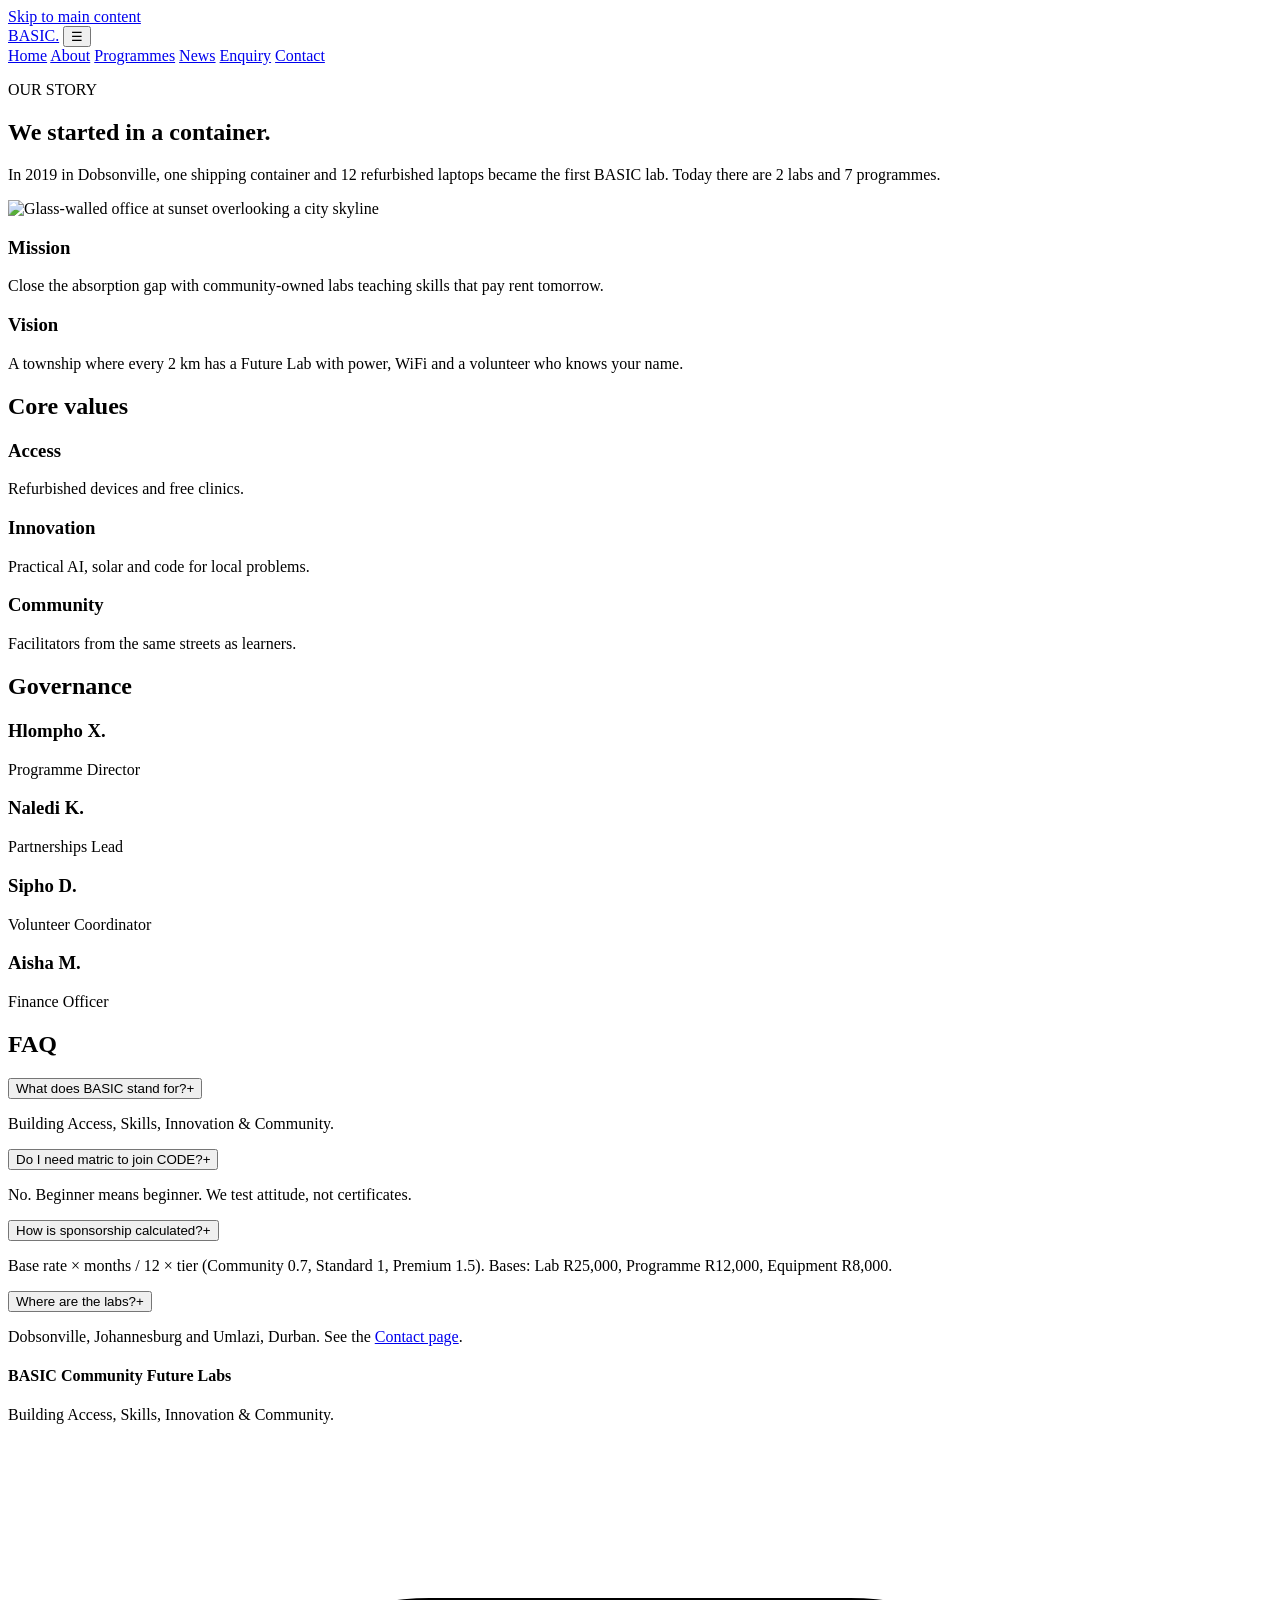
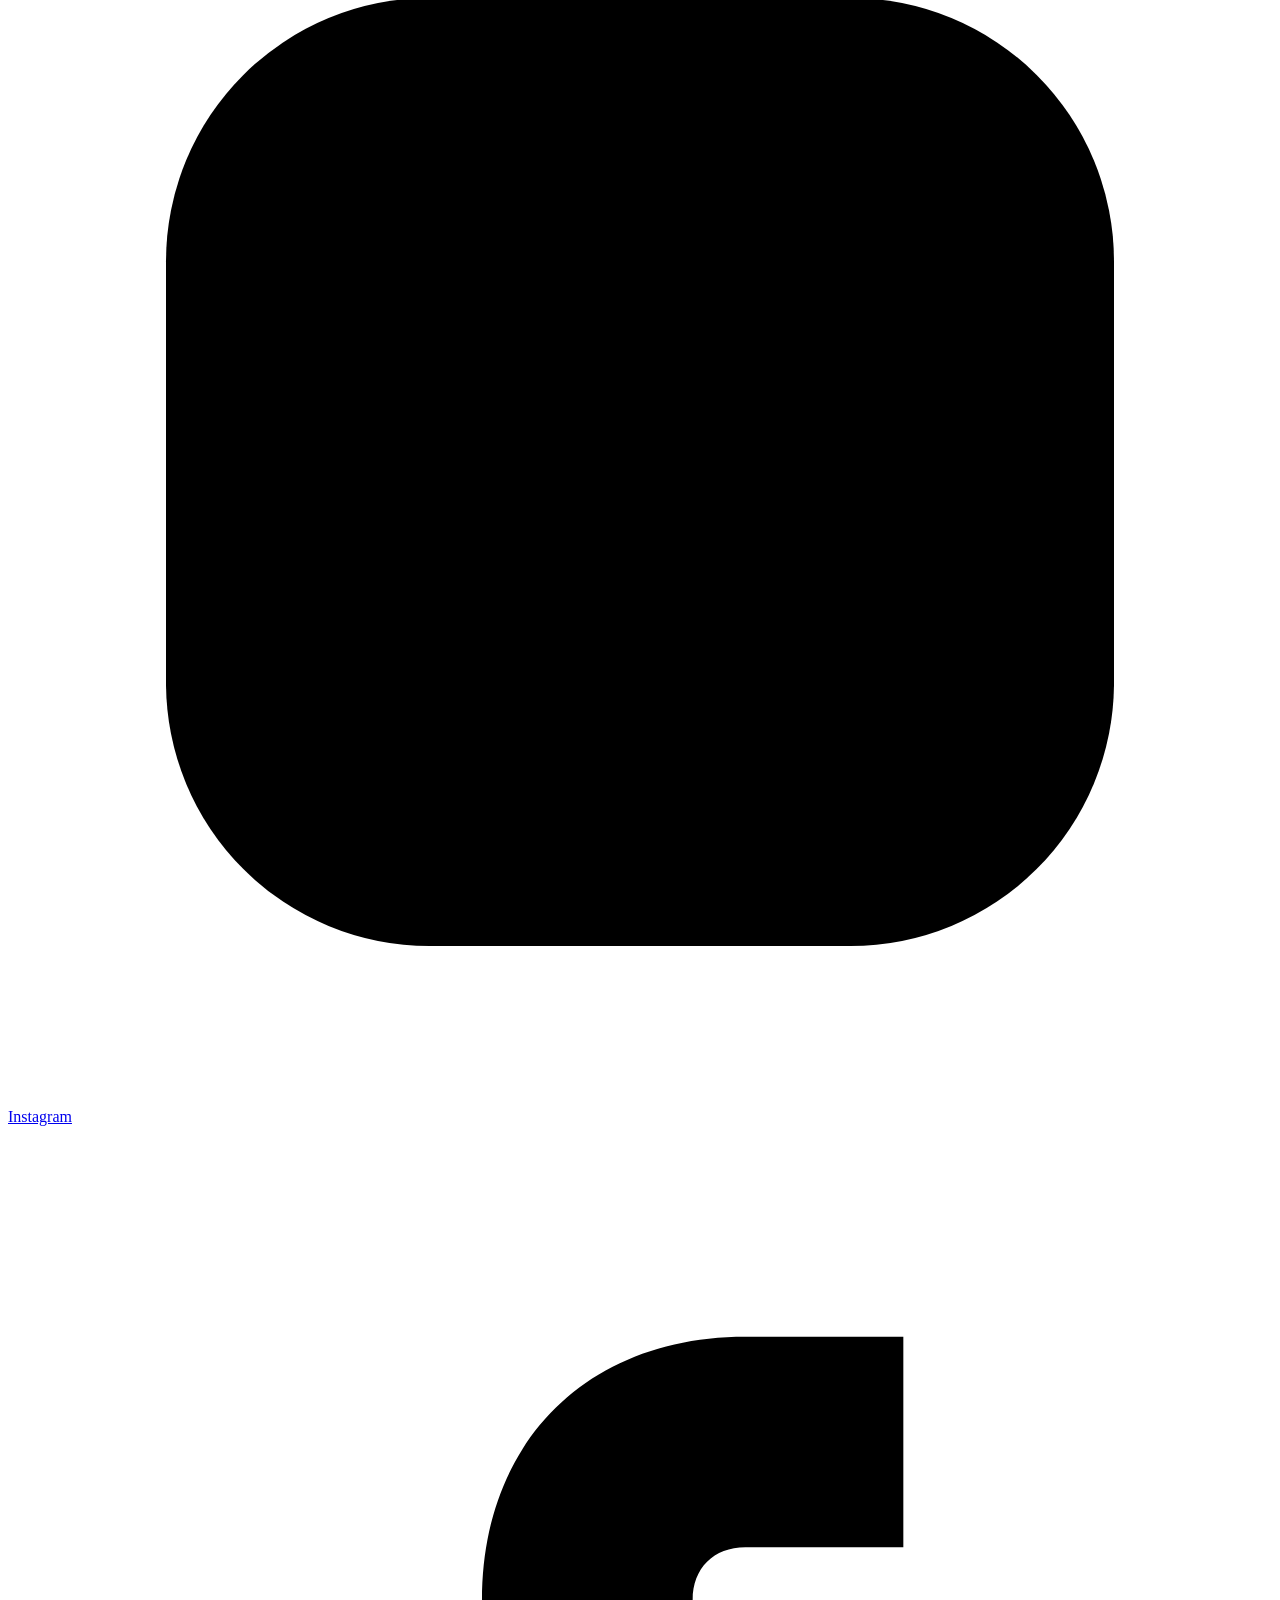
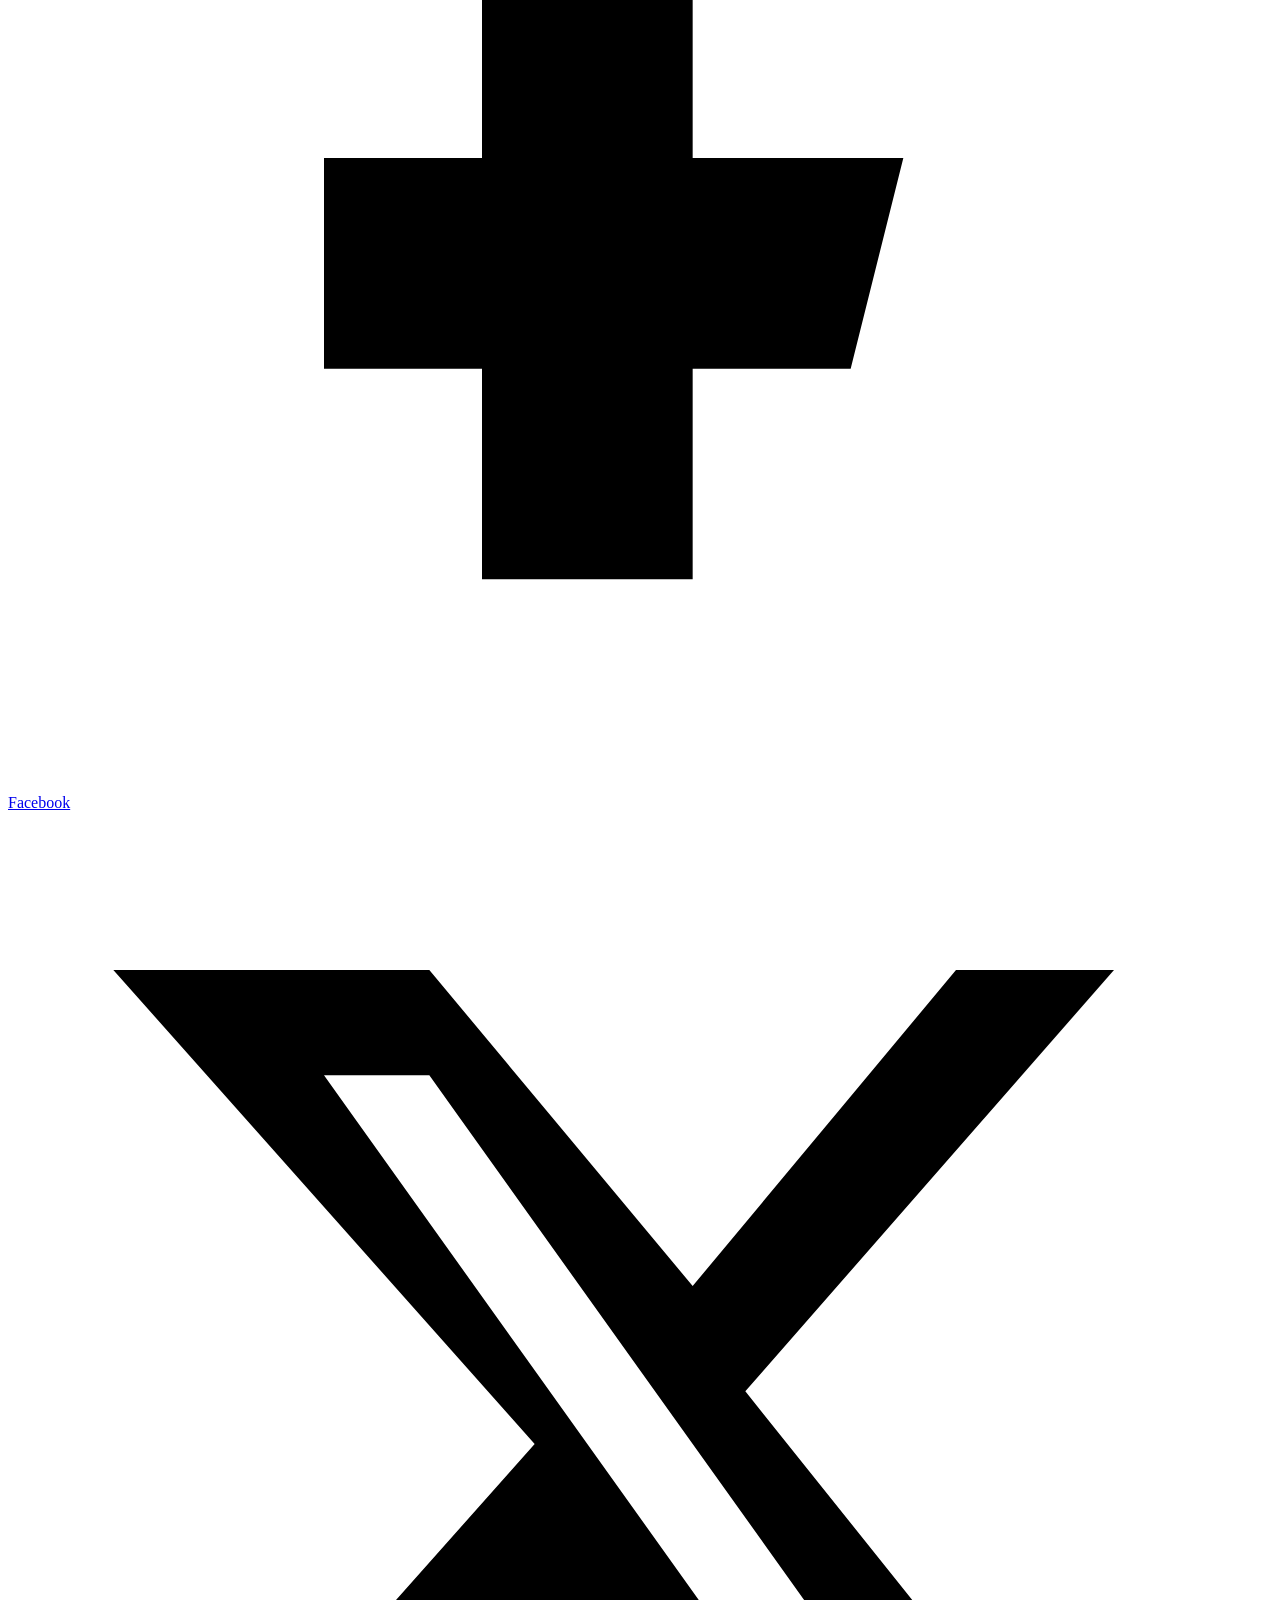
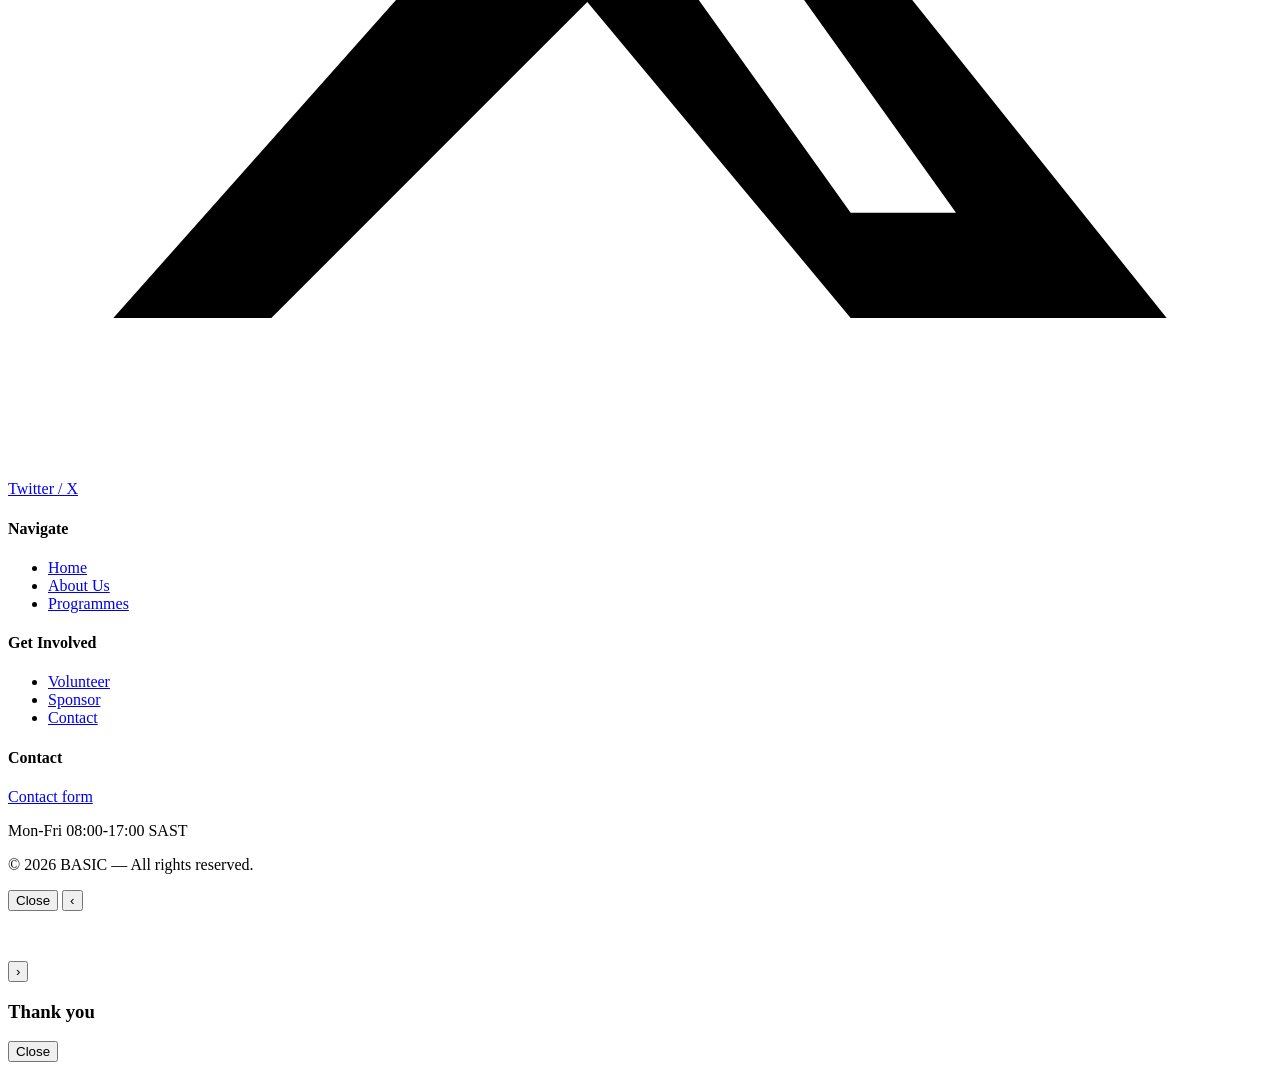
==== about.html @ cf9735e9 "init" ====
<!DOCTYPE html>
<html lang="en">
<head>
<meta charset="UTF-8">
<meta name="viewport" content="width=device-width,initial-scale=1">
<title>About BASIC | Mission, Vision &amp; Team</title>
<meta name="description" content="Discover BASIC Community Future Labs, our South African community story, mission, vision, values, governance, team and answers to frequently asked questions.">
<meta name="keywords" content="BASIC, about BASIC, mission, vision, core values, governance, FAQ, community labs, youth, Dobsonville, Umlazi, South Africa, Johannesburg, Durban">
<meta name="author" content="Hlompho Muzi Xolo">
<meta name="robots" content="index,follow">
<meta name="theme-color" content="#000000"><link rel="canonical" href="https://44xolo.github.io/BASIC/about.html">

<!-- Social media preview information helps platforms display a useful title, description and image when this page is shared. -->
<meta property="og:title" content="About BASIC | Mission, Vision &amp; Team">
<meta property="og:description" content="Discover BASIC Community Future Labs, our South African community story, mission, vision, values, governance, team and answers to frequently asked questions.">
<meta property="og:type" content="website">
<meta property="og:site_name" content="BASIC">
<meta property="og:locale" content="en_ZA">
<meta property="og:image" content="https://44xolo.github.io/BASIC/images/community-members-together.jpg">
<meta property="og:image:alt" content="BASIC makers working together in an urban workshop">
<meta name="twitter:card" content="summary_large_image">
<meta name="twitter:title" content="About BASIC | Mission, Vision &amp; Team">
<meta name="twitter:description" content="From one shipping container in Dobsonville to 2 labs and 7 programmes.">

<link rel="icon" href="images/favicon.svg" type="image/svg+xml">

<link rel="preconnect" href="https://fonts.googleapis.com">
<link rel="preconnect" href="https://fonts.gstatic.com" crossorigin>
<link href="https://fonts.googleapis.com/css2?family=Inter:wght@400;600;800&family=Montserrat:wght@700;900&display=swap" rel="stylesheet">
<link rel="stylesheet" href="css/style.css">
<link rel="stylesheet" href="css/part3.css">
<link rel="preload" as="image" href="images/glass-office-city-view.jpg">

<!-- Search-engine structured data describes this About page, the organisation and its FAQ questions in a format search engines can understand. -->
<script type="application/ld+json">
{
  "@context": "https://schema.org",
  "@graph": [
    {
      "@type": "AboutPage",
      "name": "About BASIC | Mission, Vision & Team",
      "description": "Our story, mission, vision, values, governance and FAQ for BASIC Community Future Labs.",
      "mainEntity": { "@id": "#basic" }
    },
    {
      "@type": "NGO",
      "@id": "#basic",
      "name": "BASIC",
      "alternateName": "Building Access, Skills, Innovation & Community",
      "foundingDate": "2019",
      "foundingLocation": "Dobsonville, Johannesburg",
      "email": "Use the contact form",
      "areaServed": ["Johannesburg", "Durban"],
      "founder": { "@type": "Person", "name": "Hlompho Muzi Xolo", "jobTitle": "Programme Director" }
    },
    {
      "@type": "FAQPage",
      "mainEntity": [
        {
          "@type": "Question",
          "name": "What does BASIC stand for?",
          "acceptedAnswer": { "@type": "Answer", "text": "Building Access, Skills, Innovation & Community." }
        },
        {
          "@type": "Question",
          "name": "Do I need matric to join CODE?",
          "acceptedAnswer": { "@type": "Answer", "text": "No. Beginner means beginner. We test attitude, not certificates." }
        },
        {
          "@type": "Question",
          "name": "How is sponsorship calculated?",
          "acceptedAnswer": { "@type": "Answer", "text": "Base rate x months / 12 x tier (Community 0.7, Standard 1, Premium 1.5). Bases: Lab R25,000, Programme R12,000, Equipment R8,000." }
        },
        {
          "@type": "Question",
          "name": "Where are the labs?",
          "acceptedAnswer": { "@type": "Answer", "text": "Dobsonville, Johannesburg and Umlazi, Durban. See the Contact page." }
        }
      ]
    }
  ]
}
</script>
</head>

<body>
<!-- Keyboard and screen-reader users can select this link to bypass the navigation and move directly to the main page content. -->
<a class="skip" href="#main">Skip to main content</a>

<!-- The header contains the site identity and the main navigation links. -->
<header>
  <div class="wrap bar">
    <a class="logo" href="index.html" aria-label="BASIC home">BASIC.</a>
    <button type="button" class="nav-toggle" aria-label="Toggle menu" aria-expanded="false" aria-controls="nav">&#9776;</button>
    <nav id="nav" aria-label="Main">
      <a href="index.html">Home</a>
      <a href="about.html" class="active" aria-current="page">About</a>
      <a href="programmes.html">Programmes</a>
      <a href="news.html">News</a>
      <a href="enquiry.html">Enquiry</a>
      <a href="contact.html">Contact</a>
    </nav>
  </div>
</header>

<!-- The main element contains the unique About page content. Each labelled section supports clear reading order and navigation. -->
<main id="main" class="wrap" tabindex="-1">

  <!-- Opening story: introduces how BASIC began and why the organisation exists. -->
  <section class="about-hero reveal" aria-labelledby="about-title">
    <div>
      <p class="kicker">OUR STORY</p>
      <h1 id="about-title">We started in a container.</h1>
      <p>In 2019 in Dobsonville, one shipping container and 12 refurbished laptops became the first BASIC lab. Today there are 2 labs and 7 programmes.</p>
    </div>
    <img src="images/glass-office-city-view.jpg" alt="Glass-walled office at sunset overlooking a city skyline" fetchpriority="high" decoding="async">
  </section>

  <!-- Mission and vision cards explain the organisation's purpose and long-term goal. -->
  <section class="reveal two" aria-label="Mission and vision">
    <div class="card">
      <h3>Mission</h3>
      <p>Close the absorption gap with community-owned labs teaching skills that pay rent tomorrow.</p>
    </div>
    <div class="card dark">
      <h3>Vision</h3>
      <p>A township where every 2&nbsp;km has a Future Lab with power, WiFi and a volunteer who knows your name.</p>
    </div>
  </section>

  <!-- The three values describe the principles that guide BASIC programmes. -->
  <section class="reveal" aria-labelledby="values-title">
    <h2 id="values-title">Core values</h2>
    <div class="three">
      <div class="card"><h3>Access</h3><p>Refurbished devices and free clinics.</p></div>
      <div class="card"><h3>Innovation</h3><p>Practical AI, solar and code for local problems.</p></div>
      <div class="card"><h3>Community</h3><p>Facilitators from the same streets as learners.</p></div>
    </div>
  </section>

  <!-- Governance cards provide the names and responsibilities of key team roles. -->
  <section class="reveal" aria-labelledby="gov-title">
    <h2 id="gov-title">Governance</h2>
    <div class="four">
      <div class="card"><h3>Hlompho X.</h3><p>Programme Director</p></div>
      <div class="card"><h3>Naledi K.</h3><p>Partnerships Lead</p></div>
      <div class="card"><h3>Sipho D.</h3><p>Volunteer Coordinator</p></div>
      <div class="card"><h3>Aisha M.</h3><p>Finance Officer</p></div>
    </div>
  </section>

  <!-- The FAQ uses buttons and expandable panels. JavaScript updates these panels when a visitor selects a question. -->
  <section class="reveal" aria-labelledby="faq-title">
    <h2 id="faq-title">FAQ</h2>
    <div class="accordion">
      <div class="acc-item">
        <button type="button" class="acc-btn" id="faq-q1" aria-expanded="false" aria-controls="faq-a1">What does BASIC stand for?<span aria-hidden="true">+</span></button>
        <div class="acc-panel" id="faq-a1" role="region" aria-labelledby="faq-q1"><p>Building Access, Skills, Innovation &amp; Community.</p></div>
      </div>
      <div class="acc-item">
        <button type="button" class="acc-btn" id="faq-q2" aria-expanded="false" aria-controls="faq-a2">Do I need matric to join CODE?<span aria-hidden="true">+</span></button>
        <div class="acc-panel" id="faq-a2" role="region" aria-labelledby="faq-q2"><p>No. Beginner means beginner. We test attitude, not certificates.</p></div>
      </div>
      <div class="acc-item">
        <button type="button" class="acc-btn" id="faq-q3" aria-expanded="false" aria-controls="faq-a3">How is sponsorship calculated?<span aria-hidden="true">+</span></button>
        <div class="acc-panel" id="faq-a3" role="region" aria-labelledby="faq-q3"><p>Base rate &times; months / 12 &times; tier (Community 0.7, Standard 1, Premium 1.5). Bases: Lab R25,000, Programme R12,000, Equipment R8,000.</p></div>
      </div>
      <div class="acc-item">
        <button type="button" class="acc-btn" id="faq-q4" aria-expanded="false" aria-controls="faq-a4">Where are the labs?<span aria-hidden="true">+</span></button>
        <div class="acc-panel" id="faq-a4" role="region" aria-labelledby="faq-q4"><p>Dobsonville, Johannesburg and Umlazi, Durban. See the <a href="contact.html">Contact page</a>.</p></div>
      </div>
    </div>
  </section>

</main>

<!-- The footer repeats useful navigation and social links and identifies the organisation and student. -->
<footer class="site-footer">
  <div class="container footer-grid">
    <div><h4>BASIC Community Future Labs</h4><p>Building Access, Skills, Innovation &amp; Community.</p><div class="footer-social" aria-label="Social media"><a href="https://www.instagram.com/basic_za1/" target="_blank" rel="noopener noreferrer" aria-label="Instagram"><svg viewBox="0 0 24 24" aria-hidden="true"><rect x="3" y="3" width="18" height="18" rx="5"></rect><circle cx="12" cy="12" r="4"></circle><circle cx="17.5" cy="6.5" r="1"></circle></svg><span>Instagram</span></a><a href="https://www.facebook.com/profile.php?id=61596068743057/" target="_blank" rel="noopener noreferrer" aria-label="Facebook"><svg viewBox="0 0 24 24" aria-hidden="true"><path d="M14 8h3V4h-3c-3 0-5 2-5 5v3H6v4h3v4h4v-4h3l1-4h-4V9c0-.6.4-1 1-1z"></path></svg><span>Facebook</span></a><a href="https://x.com/Basic_za1/" target="_blank" rel="noopener noreferrer" aria-label="Twitter"><svg viewBox="0 0 24 24" aria-hidden="true"><path d="M18 3h3l-7 8 8 10h-6l-5-6-6 6H2l8-9-8-9h6l5 6 5-6zm-2 16h2L8 5H6l10 14z"></path></svg><span>Twitter / X</span></a></div></div>
    <div><h4>Navigate</h4><ul><li><a href="index.html">Home</a></li><li><a href="about.html">About Us</a></li><li><a href="programmes.html">Programmes</a></li></ul></div>
    <div><h4>Get Involved</h4><ul><li><a href="enquiry.html">Volunteer</a></li><li><a href="enquiry.html">Sponsor</a></li><li><a href="contact.html">Contact</a></li></ul></div>
    <div><h4>Contact</h4><p><a href="contact.html">Contact form</a></p><p>Mon-Fri 08:00-17:00 SAST</p></div>
  </div>
  <div class="container footer-bottom"><p>&copy; 2026 BASIC — All rights reserved.</p></div>
</footer>

<!-- The lightbox is hidden until JavaScript selects an image. Its controls allow visitors to close it or move to another image. -->
<div class="lb" id="lb" role="dialog" aria-modal="true" aria-label="Image viewer">
  <button type="button" id="lb-x" aria-label="Close image viewer">Close</button>
  <button type="button" id="lb-p" aria-label="Previous image">&lsaquo;</button>
  <figure><img id="lb-img" alt=""><figcaption id="lb-cap"></figcaption></figure>
  <button type="button" id="lb-n" aria-label="Next image">&rsaquo;</button>
</div>

<!-- The modal is hidden until JavaScript displays a short status message. Pressing its Close button removes the message. -->
<div class="modal" id="modal" role="dialog" aria-modal="true" aria-labelledby="modal-title">
  <div class="box">
    <h3 id="modal-title">Thank you</h3>
    <p id="modal-text"></p>
    <button type="button" class="btn" id="modal-x">Close</button>
  </div>
</div>

<!-- This fallback remains visible when JavaScript is unavailable, explaining which enhanced interactions will not work. -->
<noscript><p style="text-align:center;padding:1rem">The FAQ answers and image viewer need JavaScript to open and close. Use the <a href="contact.html">contact form</a> if you need assistance.</p></noscript>

<!-- The shared script controls the navigation, accordion, lightbox and modal behaviour. -->
<script src="js/part3.js"></script>
</body>
</html>
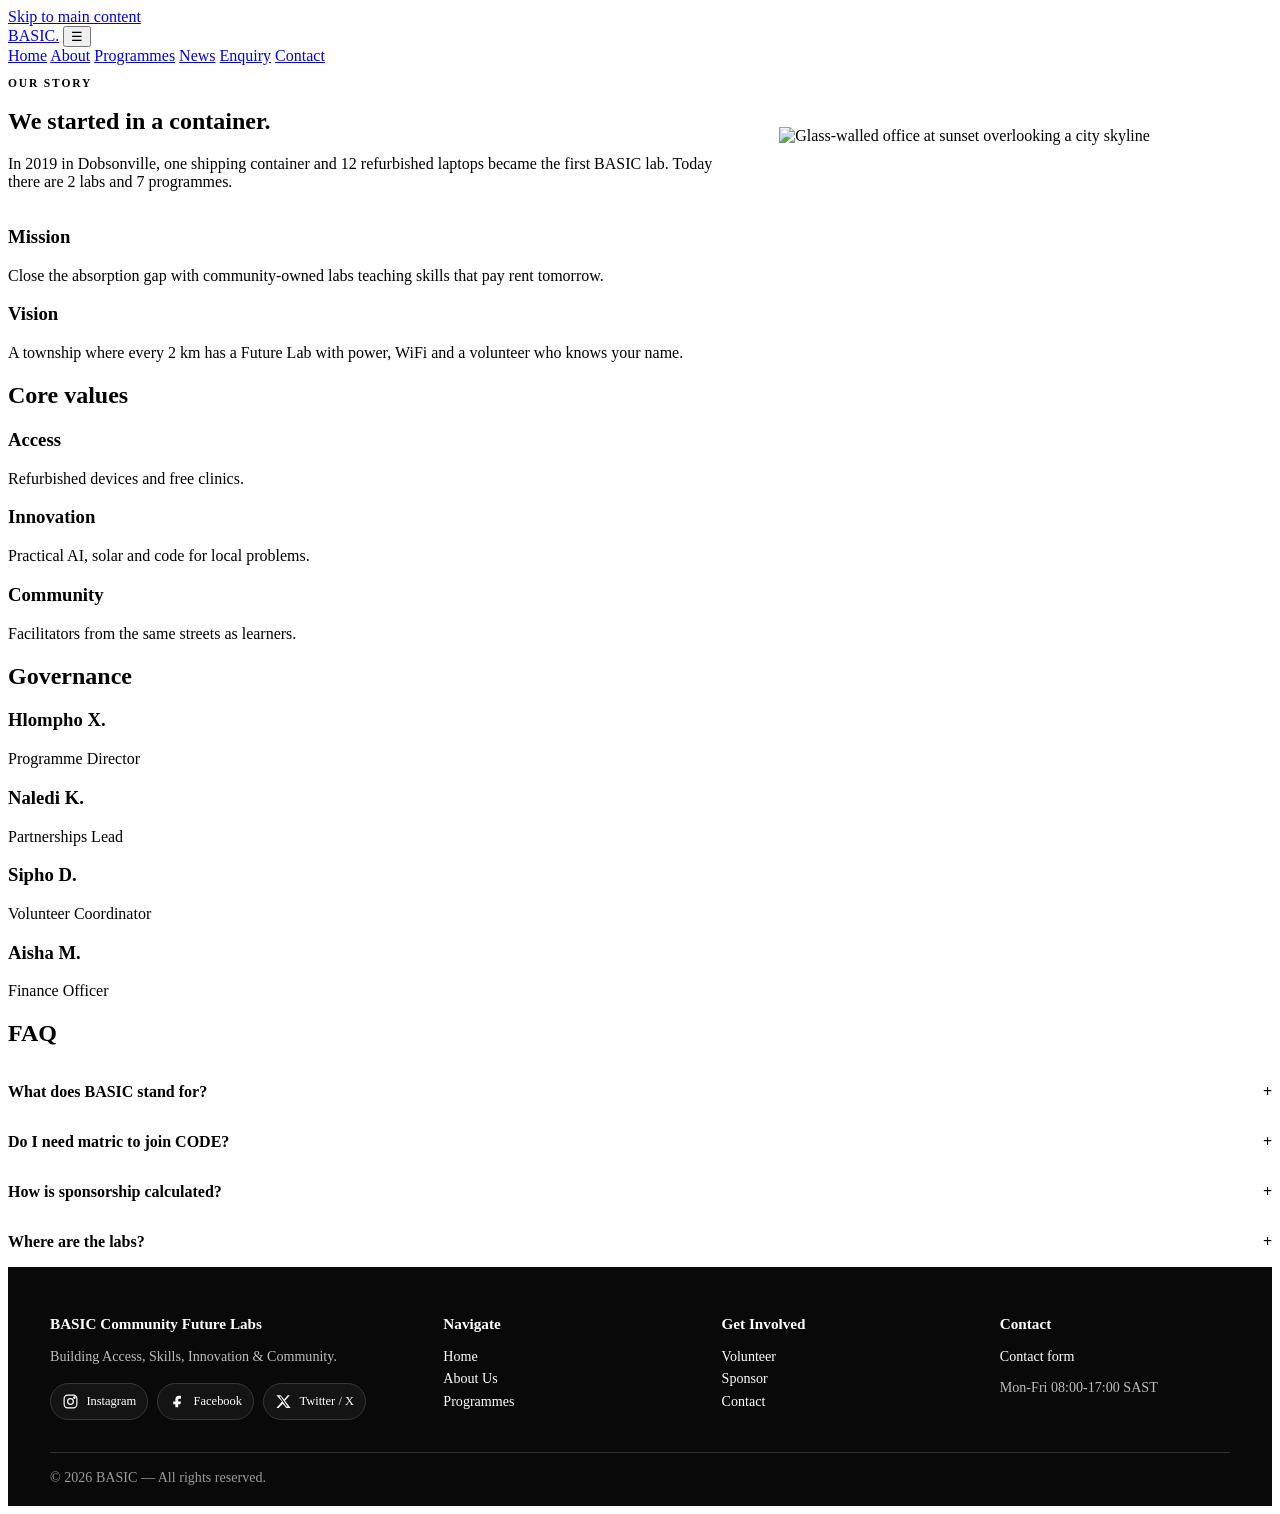
==== commit 889faf67: "Organize site assets and document image references Rename scripts, stylesheets, and image assets wit" ====
--- a/about.html
+++ b/about.html
@@ -16,7 +16,7 @@
 <meta property="og:type" content="website">
 <meta property="og:site_name" content="BASIC">
 <meta property="og:locale" content="en_ZA">
-<meta property="og:image" content="https://44xolo.github.io/BASIC/images/community-members-together.jpg">
+<meta property="og:image" content="https://44xolo.github.io/BASIC/images/community-workshop.jpg">
 <meta property="og:image:alt" content="BASIC makers working together in an urban workshop">
 <meta name="twitter:card" content="summary_large_image">
 <meta name="twitter:title" content="About BASIC | Mission, Vision &amp; Team">
@@ -28,7 +28,7 @@
 <link rel="preconnect" href="https://fonts.gstatic.com" crossorigin>
 <link href="https://fonts.googleapis.com/css2?family=Inter:wght@400;600;800&family=Montserrat:wght@700;900&display=swap" rel="stylesheet">
 <link rel="stylesheet" href="css/style.css">
-<link rel="stylesheet" href="css/part3.css">
+<link rel="stylesheet" href="css/interactions.css">
 <link rel="preload" as="image" href="images/glass-office-city-view.jpg">
 
 <!-- Search-engine structured data describes this About page, the organisation and its FAQ questions in a format search engines can understand. -->
@@ -206,6 +206,6 @@
 <noscript><p style="text-align:center;padding:1rem">The FAQ answers and image viewer need JavaScript to open and close. Use the <a href="contact.html">contact form</a> if you need assistance.</p></noscript>
 
 <!-- The shared script controls the navigation, accordion, lightbox and modal behaviour. -->
-<script src="js/part3.js"></script>
+<script src="js/site.js"></script>
 </body>
 </html>
--- a/css/interactions.css
+++ b/css/interactions.css
@@ -0,0 +1,96 @@
+#splash{position:fixed;inset:0;z-index:100;background:#000;color:#fff;display:flex;align-items:center;justify-content:center;font:900 clamp(3rem,12vw,7rem) Montserrat;animation:out .7s cubic-bezier(.7,0,.2,1) 2s forwards}@keyframes out{to{transform:translateX(100%);visibility:hidden}}.reveal{opacity:0;transform:translateY(18px);transition:opacity .6s,transform .6s}.reveal.is-visible{opacity:1;transform:none}
+.gallery-animation{width:100%;height:auto;max-height:420px;object-fit:cover;margin-bottom:10px}.gallery-grid{display:flex;gap:10px;overflow:hidden;align-items:stretch}.gallery-grid img{flex:0 0 calc((100% - 20px)/3);width:calc((100% - 20px)/3);aspect-ratio:4/3;object-fit:cover;background:#d9d9d9;filter:grayscale(1);cursor:zoom-in;animation:galleryMove 18s ease-in-out infinite alternate;transition:filter .3s}.gallery-grid img:first-child{flex-basis:44%;width:44%;aspect-ratio:16/9}.gallery-grid img:nth-child(2){flex-basis:28%;width:28%}@keyframes galleryMove{from{transform:translateX(-3px) scale(1)}to{transform:translateX(3px) scale(1.015)}}.gallery-grid img:hover{filter:none}
+body.lightbox-open{overflow:hidden}.lb{position:fixed;inset:0;z-index:140;background:rgba(0,0,0,.92);display:none;align-items:center;justify-content:center;gap:1rem;color:#fff;padding:4rem 1rem 1rem}.lb.open{display:flex}.lb figure{margin:0;max-width:min(80vw,1000px);text-align:center}.lb img{display:block;max-width:100%;max-height:70vh;width:auto;height:auto;margin:auto}.lb figcaption{margin-top:.75rem}.lb button{background:#111;border:1px solid #fff;color:#fff;padding:.75rem 1rem;cursor:pointer}.lb button:focus-visible{outline:3px solid #f6c344;outline-offset:3px}#lb-x{position:absolute;top:1rem;right:1rem}.gallery-grid img:focus-visible{outline:4px solid #f6c344;outline-offset:4px}@media(max-width:600px){.lb{gap:.5rem;padding:4rem .5rem .75rem}.lb figure{max-width:calc(100vw - 5rem)}.lb img{max-height:65vh}.lb button{padding:.65rem .8rem}}
+.acc-btn{width:100%;display:flex;justify-content:space-between;padding:1rem 0;background:none;border:0;border-bottom:1px solid var(--line);color:inherit;font:800 1rem Montserrat;cursor:pointer;text-align:left}.acc-panel{max-height:0;overflow:hidden;transition:max-height .35s}.acc-panel p{color:var(--muted);margin:1rem 0}
+.modal{position:fixed;inset:0;z-index:80;background:rgba(0,0,0,.6);display:none;place-items:center}.modal.open{display:grid}.modal .box{background:var(--bg);padding:2rem;max-width:520px;border:1px solid var(--text);white-space:pre-wrap}
+.tools{display:flex;flex-wrap:wrap;gap:1rem;align-items:end;background:var(--soft);padding:1rem;border:1px solid var(--line)}.tools .fg{margin:0;flex:1;min-width:160px}#prog-count{font-weight:800;font-size:.8rem}
+.prog{display:grid;grid-template-columns:150px 1fr 170px;gap:1.5rem;padding:1.5rem;border-bottom:1px solid var(--line)}.prog mark{background:#fef08a;color:#000}.badge{background:var(--text);color:var(--bg);padding:.1rem .5rem;font-weight:800;font-size:.75rem}
+.field-error{color:#dc2626;font-size:.75rem;min-height:1em;display:block}input.invalid,textarea.invalid{border-color:#dc2626}input.valid,textarea.valid{border-color:#16a34a}
+.form-result{margin-top:1rem;padding:1rem;background:var(--soft);border:1px dashed var(--text);white-space:pre-wrap;font:.8rem/1.6 monospace}.map{height:280px;background:var(--soft);border:1px solid var(--line);margin:.5rem 0}
+@media(max-width:768px){.prog{grid-template-columns:1fr}.gallery-grid{grid-template-columns:1fr 1fr}}
+@media(prefers-reduced-motion:reduce){.reveal{transition:none;opacity:1;transform:none}}
+
+.progress{position:fixed;top:0;left:0;height:3px;width:0;background:var(--text);z-index:120}
+#splash span{display:inline-block;animation:sl .6s cubic-bezier(.2,.8,.2,1) both;animation-delay:calc(var(--i)*.12s)}@keyframes sl{from{transform:translateX(-60px);opacity:0}}.w{display:inline-block;overflow:hidden;vertical-align:bottom;padding-bottom:.08em}.w>span{display:inline-block;transform:translateY(110%);animation:up .8s cubic-bezier(.2,.8,.2,1) forwards;animation-delay:calc(var(--base,.1s) + var(--i)*80ms)}@keyframes up{to{transform:none}}
+.marquee{overflow:hidden;background:var(--text);color:var(--bg);padding:.9rem 0;white-space:nowrap;margin:0 calc(50% - 50vw);width:100vw}
+.track{display:inline-flex;animation:mq 30s linear infinite}.marquee:hover .track{animation-play-state:paused}.track span{padding-right:3rem;font:900 1rem Montserrat;letter-spacing:.2em}@keyframes mq{to{transform:translateX(-50%)}}
+.reveal.is-visible .stagger>*{animation:rise .7s cubic-bezier(.2,.8,.2,1) backwards;animation-delay:calc(var(--base,.1s) + var(--i)*90ms)}@keyframes rise{from{opacity:0;transform:translateY(28px)}}
+.card,.stats div{transition:transform .25s,box-shadow .25s}.card:hover{transform:translateY(-6px);box-shadow:6px 6px 0 var(--text)}.stats div:hover{transform:translateY(-4px)}
+.btn{transition:transform .2s,box-shadow .2s,opacity .2s}.btn:hover{transform:translate(-2px,-2px);box-shadow:4px 4px 0 var(--muted);opacity:1}
+nav a{transition:color .2s,border-color .2s}.gallery-grid img{transition:filter .4s,transform .4s}.gallery-grid img:hover{transform:scale(1.04);position:relative;z-index:2}
+.prog{animation:rise .5s backwards;transition:background .2s}.prog:hover{background:var(--soft)}main{animation:fade .6s}@keyframes fade{from{opacity:0}}
+@media(prefers-reduced-motion:reduce){*,*::before,*::after{animation-duration:.01ms!important;animation-iteration-count:1!important;transition-duration:.01ms!important}.w>span{transform:none}.track{animation:none}}
+
+.hero-image{width:100vw;max-width:none;margin:0 calc(50% - 50vw) 1rem;border-top:1px solid var(--line);padding-top:1rem;text-align:center}.hero-image img{display:block;width:100%;height:360px;object-fit:cover;background:#e8e8e8}.hero-image figcaption{font-size:.75rem;color:var(--muted);text-transform:uppercase;letter-spacing:.08em;margin-top:.5rem}
+.page-heading,.about-hero{display:grid;grid-template-columns:1.2fr .8fr;gap:2rem;align-items:center}.page-heading img,.about-hero img{width:100%;max-height:280px;object-fit:cover;border:1px solid var(--line)}.kicker{font-size:.72rem;font-weight:800;letter-spacing:.16em;text-transform:uppercase;margin-bottom:.5rem}.prog-image{width:150px;height:95px;object-fit:cover;margin-bottom:.75rem;border:1px solid var(--line)}
+@media(max-width:768px){.page-heading,.about-hero{grid-template-columns:1fr}.page-heading img,.about-hero img{max-height:220px}.prog-image{width:100%;height:180px}.hero-image img{max-height:280px}.gallery-animation{max-height:260px}.gallery-grid{gap:8px;overflow-x:auto;scroll-snap-type:x mandatory}.gallery-grid img,.gallery-grid img:first-child,.gallery-grid img:nth-child(2){flex-basis:78%;width:78%;aspect-ratio:4/3;scroll-snap-align:start;animation:none}}
+
+/* Professional footer */
+.site-footer{background:#090909;color:#f5f5f5;padding:3rem 0 1.25rem}.site-footer .container{width:min(1180px,calc(100% - 3rem));margin-inline:auto}.footer-grid{display:grid;grid-template-columns:1.5fr repeat(3,1fr);gap:3rem}.site-footer h4{margin:0 0 .9rem;color:#fff;font-size:.95rem}.site-footer p,.site-footer li{color:#bdbdbd;font-size:.88rem}.site-footer ul{list-style:none;padding:0;margin:0}.site-footer li+li{margin-top:.35rem}.site-footer a{color:#fff;text-decoration:none}.site-footer a:hover{color:#f6c344}.footer-social{display:flex;flex-wrap:wrap;gap:.55rem;margin-top:1.15rem}.footer-social a{display:inline-flex;align-items:center;gap:.45rem;padding:.55rem .7rem;border:1px solid #383838;border-radius:999px;background:#141414;font-size:.78rem}.footer-social a:hover{border-color:#f6c344}.footer-social svg{width:17px;height:17px;fill:none;stroke:currentColor;stroke-width:1.7}.footer-social a:nth-child(2) svg,.footer-social a:nth-child(3) svg{fill:currentColor;stroke:none}.footer-bottom{display:flex;justify-content:space-between;gap:1rem;margin-top:2rem;padding-top:1rem;border-top:1px solid #303030;font-size:.78rem}.footer-bottom p{margin:0;color:#9a9a9a}
+@media(max-width:900px){.footer-grid{grid-template-columns:1fr 1fr}.footer-bottom{flex-direction:column}.footer-social span{display:none}}
+@media(max-width:520px){.site-footer .container{width:min(1180px,calc(100% - 2rem))}.footer-grid{grid-template-columns:1fr;gap:2rem}}
+
+.gallery-animation {
+  display: block;
+  width: 100%;
+  max-width: 720px;
+  height: auto;
+  margin: 1rem auto 2rem;
+  border-radius: 12px;
+}
+
+.gallery-grid {
+  display: grid;
+  grid-template-columns: repeat(3, 1fr);
+  gap: 1rem;
+  overflow: visible;
+}
+
+.gallery-grid img,
+.gallery-grid img:first-child,
+.gallery-grid img:nth-child(2) {
+  width: 100%;
+  flex: none;
+  aspect-ratio: 4 / 3;
+  object-fit: cover;
+  border-radius: 12px;
+  filter: none;
+  animation: none;
+  cursor: pointer;
+  transition: transform .25s ease, filter .25s ease;
+}
+
+.gallery-grid img:hover {
+  transform: scale(1.03);
+  filter: brightness(1.08);
+}
+
+/* Tablet: 2 columns */
+@media (max-width: 900px) {
+  .gallery-grid { grid-template-columns: repeat(2, 1fr); overflow: visible; }
+}
+
+/* Phone: 1 column */
+@media (max-width: 520px) {
+  .gallery-grid { grid-template-columns: 1fr; overflow: visible; }
+}
+
+.checks{border:0;padding:0;margin:0 0 1rem}.checks legend{font-size:.72rem;text-transform:uppercase;letter-spacing:.06em;font-weight:700;margin-bottom:.4rem}.check{display:flex;align-items:center;gap:.5rem;text-transform:none;letter-spacing:0;font-size:.85rem;font-weight:400;margin-bottom:.35rem}.check input{width:auto;margin:0}select.invalid{border-color:#dc2626}select.valid{border-color:#16a34a}.checks .field-error{margin-top:.25rem}
+
+/* News archive */
+.news-filters{display:flex;flex-wrap:wrap;gap:.65rem;margin:1.5rem 0 1rem}
+.news-filters .tab{cursor:pointer}
+#news-count{margin:.25rem 0 1rem;color:var(--muted,#5b6573);font-weight:600}
+.news-grid{display:grid;grid-template-columns:repeat(2,minmax(0,1fr));gap:1.25rem}
+.news-card{overflow:hidden;border:1px solid var(--line,#d7dbe3);border-radius:18px;background:var(--bg,#fff);box-shadow:0 12px 30px rgba(20,32,51,.08)}
+.news-card[hidden]{display:none}
+.news-card img{display:block;width:100%;height:220px;object-fit:cover}
+.news-card>div{padding:1.25rem}
+.news-read-more{margin-top:.75rem}
+.news-card{cursor:pointer}
+.news-card:focus-visible{outline:3px solid var(--accent,#f4c542);outline-offset:4px}
+.news-meta{display:flex;align-items:center;justify-content:space-between;gap:1rem;margin-bottom:.75rem;color:var(--muted,#5b6573)}
+.news-card h3{margin:.25rem 0 .65rem}
+.newsletter{display:grid;grid-template-columns:minmax(0,1fr) minmax(280px,420px);gap:2rem;align-items:center;margin-top:3rem;padding:2rem;border-radius:20px;background:var(--soft,#f3f7ff)}
+.newsletter .news-form{margin:0}
+@media(max-width:760px){.news-grid{grid-template-columns:1fr}.newsletter{grid-template-columns:1fr}.news-card img{height:200px}}
